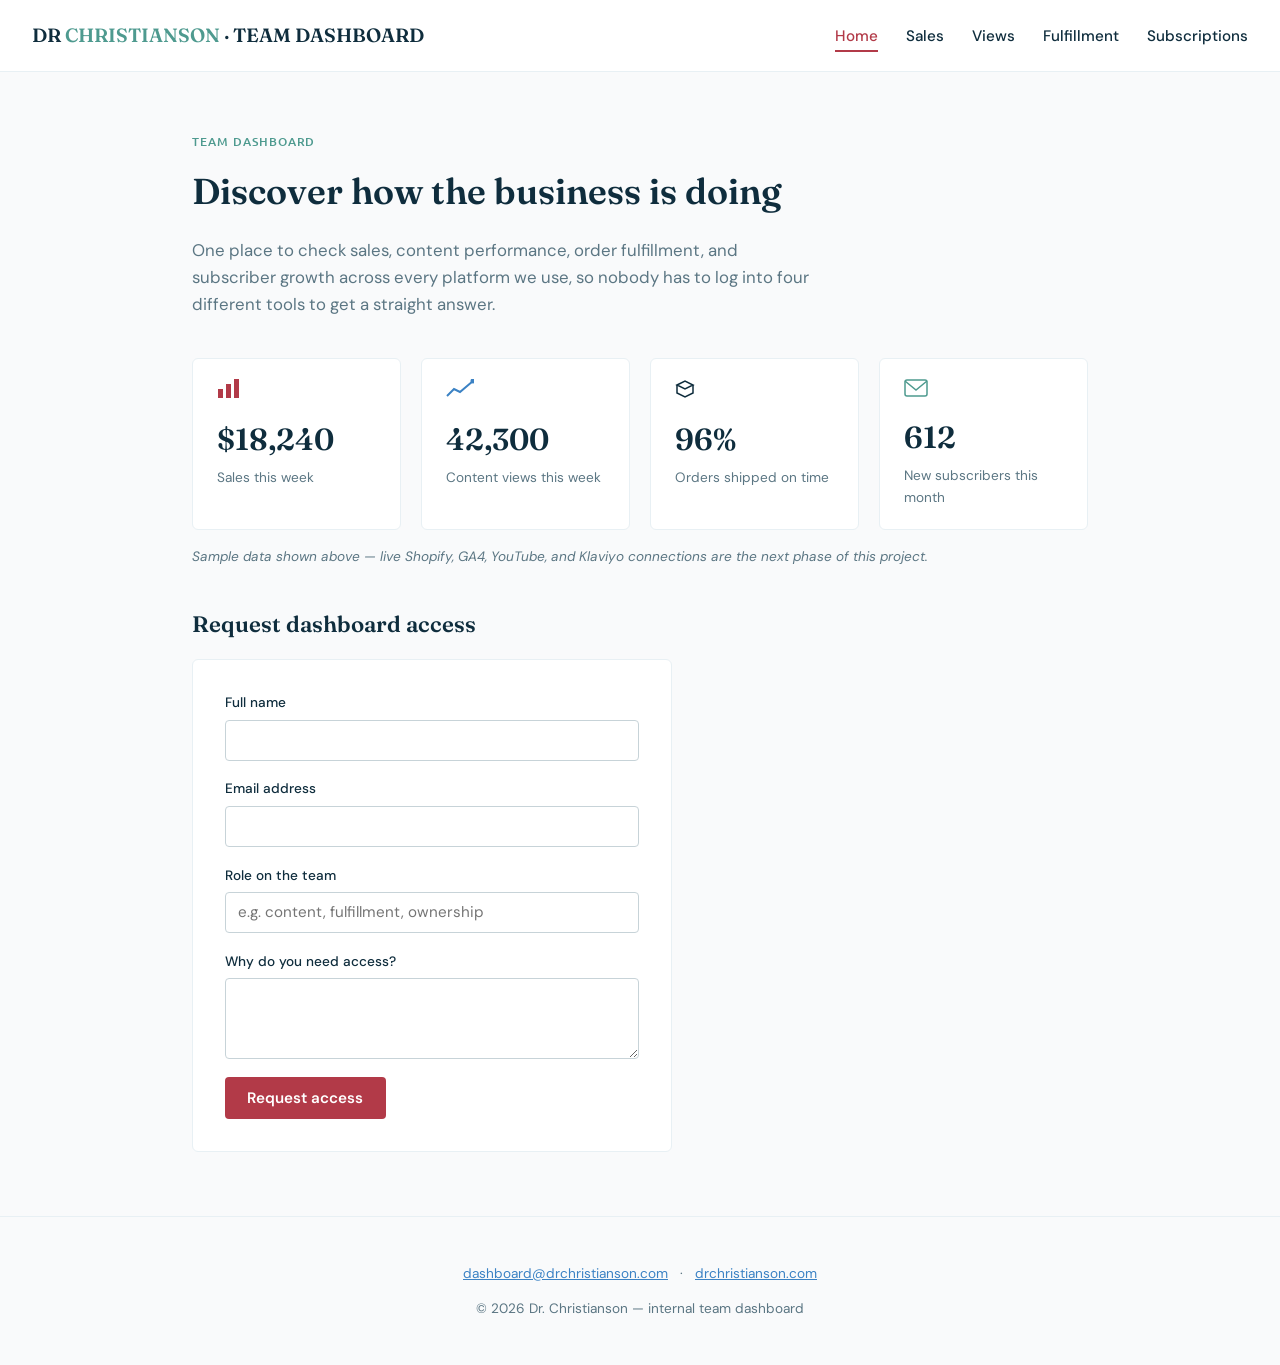
==== index.html @ 822c5121 "Add files via upload" ====
<!DOCTYPE html>
<html lang="en">
<head>
  <meta charset="UTF-8" />
  <meta name="viewport" content="width=device-width, initial-scale=1.0" />
  <meta name="description" content="Team dashboard for Dr. Christianson's thyroid health business — sales, content views, fulfillment, and subscriptions in one place." />
  <title>Home | DrC Team Dashboard</title>
  <link rel="preconnect" href="https://fonts.googleapis.com" />
  <link rel="preconnect" href="https://fonts.gstatic.com" crossorigin />
  <link href="https://fonts.googleapis.com/css2?family=Fraunces:wght@500;600&family=DM+Sans:wght@400;500;600&family=Ubuntu:wght@500&display=swap" rel="stylesheet" />
  <link rel="stylesheet" href="styles.css" />
</head>
<body>
  <header class="site-header">
    <a class="brand" href="index.html">DR <span>CHRISTIANSON</span> &middot; TEAM DASHBOARD</a>
    <nav class="site-nav" aria-label="Main navigation">
      <ul>
        <li><a href="index.html" aria-current="page">Home</a></li>
        <li><a href="sales.html">Sales</a></li>
        <li><a href="views.html">Views</a></li>
        <li><a href="fulfillment.html">Fulfillment</a></li>
        <li><a href="subscriptions.html">Subscriptions</a></li>
      </ul>
    </nav>
  </header>

  <main>
    <p class="kicker">Team dashboard</p>
    <h1>Discover how the business is doing</h1>
    <p class="lede">
      One place to check sales, content performance, order fulfillment, and subscriber
      growth across every platform we use, so nobody has to log into four different
      tools to get a straight answer.
    </p>

    <div class="metric-grid">
      <a class="metric-card" href="sales.html">
        <svg class="metric-icon" width="28" height="20" viewBox="0 0 28 20" fill="none" aria-hidden="true">
          <rect x="1" y="10" width="5" height="9" fill="#b23a48" />
          <rect x="9" y="5" width="5" height="14" fill="#b23a48" />
          <rect x="17" y="0" width="5" height="19" fill="#b23a48" />
        </svg>
        <div class="value">$18,240</div>
        <div class="label">Sales this week</div>
      </a>
      <a class="metric-card" href="views.html">
        <svg class="metric-icon" width="28" height="20" viewBox="0 0 28 20" fill="none" aria-hidden="true">
          <polyline points="1,17 8,10 14,13 27,2" stroke="#3b82c4" stroke-width="2" fill="none" />
          <circle cx="27" cy="2" r="2.5" fill="#3b82c4" />
        </svg>
        <div class="value">42,300</div>
        <div class="label">Content views this week</div>
      </a>
      <a class="metric-card" href="fulfillment.html">
        <svg class="metric-icon" width="20" height="20" viewBox="0 0 20 20" fill="none" aria-hidden="true">
          <path d="M2 6l8-4 8 4-8 4-8-4z" stroke="#0f2d3d" stroke-width="1.5" fill="none" />
          <path d="M2 6v8l8 4 8-4V6" stroke="#0f2d3d" stroke-width="1.5" fill="none" />
        </svg>
        <div class="value">96%</div>
        <div class="label">Orders shipped on time</div>
      </a>
      <a class="metric-card" href="subscriptions.html">
        <svg class="metric-icon" width="24" height="18" viewBox="0 0 24 18" fill="none" aria-hidden="true">
          <rect x="1" y="1" width="22" height="16" rx="2" stroke="#4e9a8f" stroke-width="1.5" fill="none" />
          <path d="M1 2l11 9 11-9" stroke="#4e9a8f" stroke-width="1.5" fill="none" />
        </svg>
        <div class="value">612</div>
        <div class="label">New subscribers this month</div>
      </a>
    </div>
    <p class="sample-note">Sample data shown above &mdash; live Shopify, GA4, YouTube, and Klaviyo connections are the next phase of this project.</p>

    <section>
      <h2>Request dashboard access</h2>
      <form class="access-form" action="#" method="post">
        <div class="field">
          <label for="name">Full name</label>
          <input type="text" id="name" name="name" required />
        </div>
        <div class="field">
          <label for="email">Email address</label>
          <input type="email" id="email" name="email" required />
        </div>
        <div class="field">
          <label for="role">Role on the team</label>
          <input type="text" id="role" name="role" placeholder="e.g. content, fulfillment, ownership" required />
        </div>
        <div class="field">
          <label for="reason">Why do you need access?</label>
          <textarea id="reason" name="reason" rows="3" required></textarea>
        </div>
        <button class="btn-primary" type="submit">Request access</button>
      </form>
    </section>
  </main>

  <footer class="site-footer">
    <p>
      <a href="mailto:dashboard@drchristianson.com">dashboard@drchristianson.com</a>
      &middot;
      <a href="https://www.drchristianson.com" target="_blank" rel="noopener">drchristianson.com</a>
    </p>
    <p>&copy; 2026 Dr. Christianson &mdash; internal team dashboard</p>
  </footer>
</body>
</html>
---- styles.css ----
/* ============================================
   DrC Team Dashboard — shared stylesheet
   Brand palette + type from DrC_Branding_Q426
   ============================================ */

:root {
  --color-navy: #0f2d3d;
  --color-teal: #4e9a8f;
  --color-blue: #3b82c4;
  --color-pale: #e8f0f4;
  --color-crimson: #b23a48;
  --color-offwhite: #f9fafb;
  --color-muted: #5b7683;
  --font-head: "Fraunces", Georgia, serif;
  --font-body: "DM Sans", Arial, sans-serif;
  --font-kicker: "Ubuntu", Arial, sans-serif;
  --radius: 6px;
}

* {
  box-sizing: border-box;
}

body {
  margin: 0;
  font-family: var(--font-body);
  background: var(--color-offwhite);
  color: var(--color-navy);
  line-height: 1.6;
}

a {
  color: var(--color-blue);
}

/* ---------- header / nav ---------- */

.site-header {
  display: flex;
  justify-content: space-between;
  align-items: center;
  flex-wrap: wrap;
  gap: 1rem;
  padding: 1.25rem 2rem;
  border-bottom: 1px solid var(--color-pale);
  background: #ffffff;
}

.site-header .brand {
  font-family: var(--font-head);
  font-weight: 600;
  font-size: 1.2rem;
  color: var(--color-navy);
  text-decoration: none;
}

.site-header .brand span {
  color: var(--color-teal);
}

.site-nav ul {
  list-style: none;
  display: flex;
  gap: 1.75rem;
  margin: 0;
  padding: 0;
}

.site-nav a {
  text-decoration: none;
  color: var(--color-navy);
  font-weight: 500;
  font-size: 0.95rem;
  padding-bottom: 4px;
  border-bottom: 2px solid transparent;
}

.site-nav a[aria-current="page"] {
  color: var(--color-crimson);
  border-bottom-color: var(--color-crimson);
}

/* ---------- main content ---------- */

main {
  max-width: 960px;
  margin: 0 auto;
  padding: 3rem 2rem 4rem;
}

.kicker {
  font-family: var(--font-kicker);
  font-weight: 500;
  letter-spacing: 0.08em;
  text-transform: uppercase;
  font-size: 0.75rem;
  color: var(--color-teal);
}

h1 {
  font-family: var(--font-head);
  font-weight: 600;
  font-size: 2.25rem;
  margin: 0.4rem 0 0.75rem;
  color: var(--color-navy);
}

h2 {
  font-family: var(--font-head);
  font-weight: 600;
  font-size: 1.4rem;
  margin: 0 0 1rem;
  color: var(--color-navy);
}

.lede {
  font-size: 1.05rem;
  color: var(--color-muted);
  max-width: 620px;
  margin-bottom: 2.5rem;
}

/* ---------- metric cards ---------- */

.metric-grid {
  display: grid;
  grid-template-columns: repeat(auto-fit, minmax(200px, 1fr));
  gap: 1.25rem;
  margin-bottom: 1rem;
}

.metric-card {
  background: #ffffff;
  border: 1px solid var(--color-pale);
  border-radius: var(--radius);
  padding: 1.25rem 1.5rem;
  text-decoration: none;
  display: block;
}

.metric-card .metric-icon {
  margin-bottom: 0.5rem;
}

.metric-card .value {
  font-family: var(--font-head);
  font-size: 1.9rem;
  font-weight: 600;
  color: var(--color-navy);
}

.metric-card .label {
  font-size: 0.85rem;
  color: var(--color-muted);
  margin-top: 0.25rem;
}

.sample-note {
  font-size: 0.85rem;
  color: var(--color-muted);
  font-style: italic;
  margin-bottom: 2.5rem;
}

/* ---------- table ---------- */

table {
  width: 100%;
  border-collapse: collapse;
  margin-bottom: 1rem;
  background: #ffffff;
}

th,
td {
  text-align: left;
  padding: 0.75rem 1rem;
  border-bottom: 1px solid var(--color-pale);
  font-size: 0.95rem;
}

th {
  font-weight: 600;
  color: var(--color-navy);
  background: var(--color-pale);
}

/* ---------- form ---------- */

.access-form {
  background: #ffffff;
  border: 1px solid var(--color-pale);
  border-radius: var(--radius);
  padding: 2rem;
  max-width: 480px;
}

.field {
  margin-bottom: 1.1rem;
  display: flex;
  flex-direction: column;
  gap: 0.35rem;
}

label {
  font-size: 0.85rem;
  font-weight: 500;
  color: var(--color-navy);
}

input,
select,
textarea {
  font-family: var(--font-body);
  font-size: 0.95rem;
  padding: 0.6rem 0.75rem;
  border: 1px solid #c7d3d8;
  border-radius: 4px;
}

.btn-primary {
  background: var(--color-crimson);
  color: #ffffff;
  border: none;
  padding: 0.7rem 1.4rem;
  border-radius: 4px;
  font-family: var(--font-body);
  font-weight: 600;
  font-size: 0.95rem;
  cursor: pointer;
}

.btn-primary:hover {
  background: #96303c;
}

/* ---------- video ---------- */

.video-frame {
  width: 100%;
  max-width: 640px;
  border-radius: var(--radius);
  border: 1px solid var(--color-pale);
  background: var(--color-navy);
  margin-bottom: 1rem;
}

/* ---------- footer ---------- */

.site-footer {
  border-top: 1px solid var(--color-pale);
  padding: 2rem;
  text-align: center;
  font-size: 0.85rem;
  color: var(--color-muted);
}

.site-footer a {
  color: var(--color-blue);
  margin: 0 0.5rem;
}
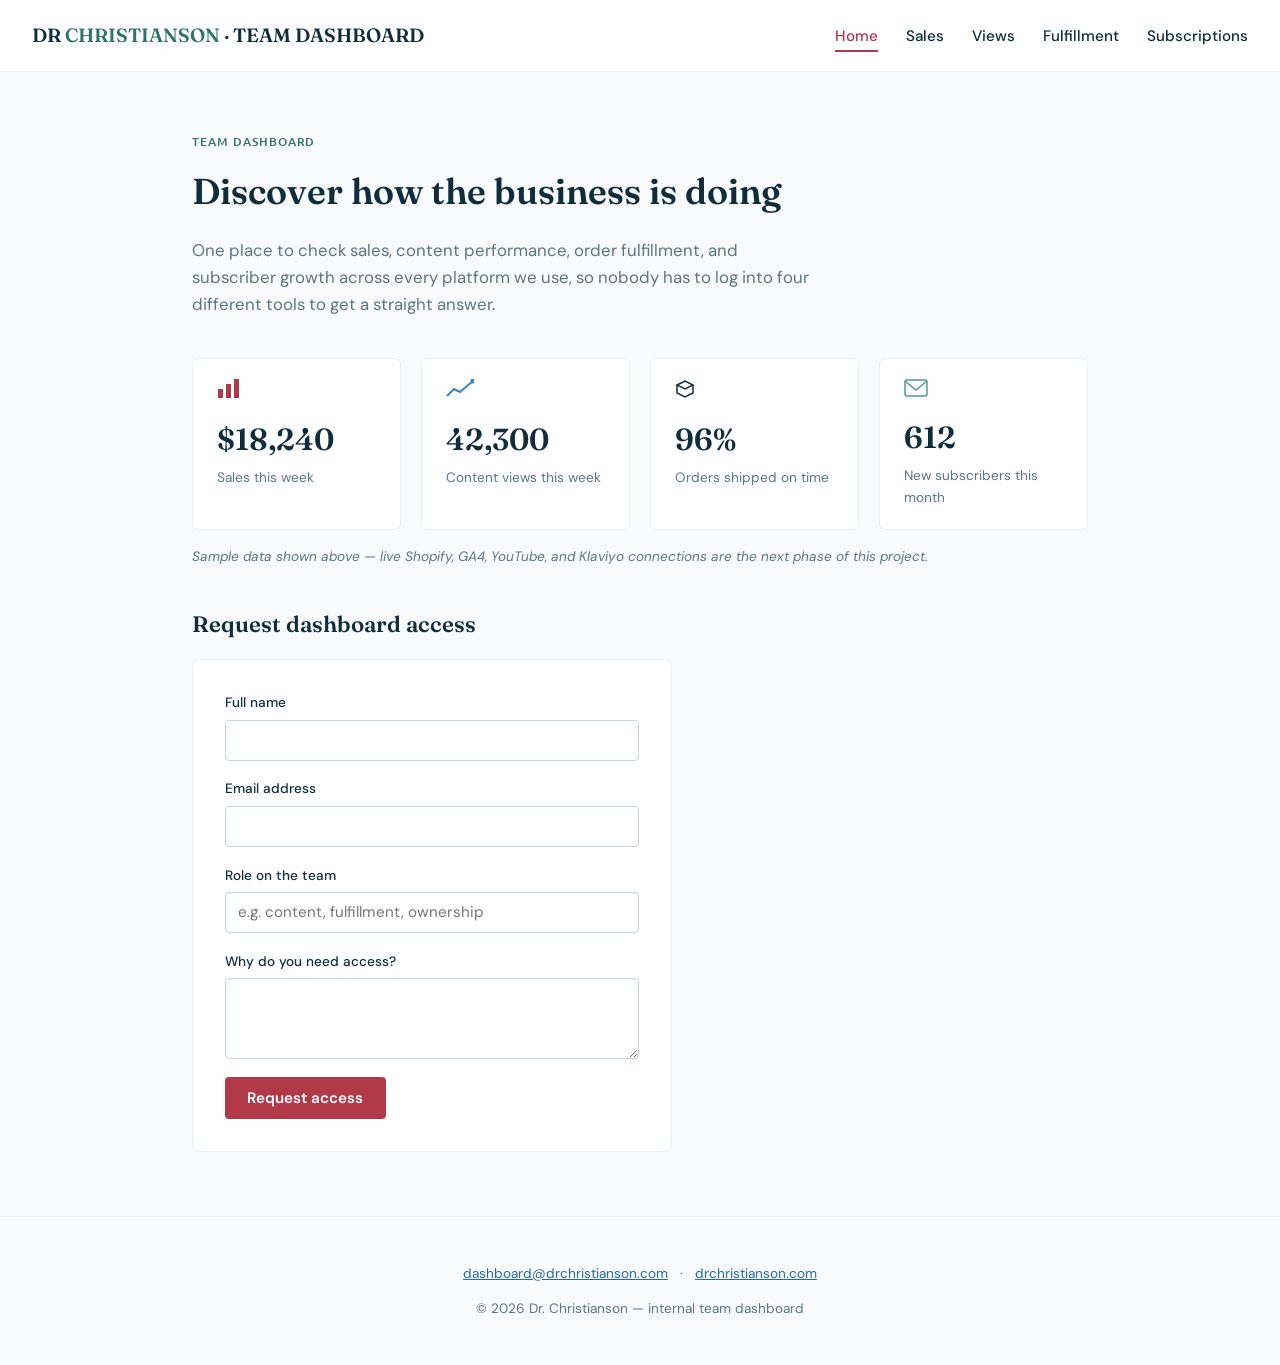
==== commit 920da68e: "Update index.html" ====
--- a/index.html
+++ b/index.html
@@ -5,6 +5,7 @@
   <meta name="viewport" content="width=device-width, initial-scale=1.0" />
   <meta name="description" content="Team dashboard for Dr. Christianson's thyroid health business — sales, content views, fulfillment, and subscriptions in one place." />
   <title>Home | DrC Team Dashboard</title>
+  <link rel="icon" href="data:," />
   <link rel="preconnect" href="https://fonts.googleapis.com" />
   <link rel="preconnect" href="https://fonts.gstatic.com" crossorigin />
   <link href="https://fonts.googleapis.com/css2?family=Fraunces:wght@500;600&family=DM+Sans:wght@400;500;600&family=Ubuntu:wght@500&display=swap" rel="stylesheet" />
--- a/styles.css
+++ b/styles.css
@@ -6,6 +6,8 @@
 :root {
   --color-navy: #0f2d3d;
   --color-teal: #4e9a8f;
+  --color-teal-text: #2f7468;
+  --color-link: #256aa8;
   --color-blue: #3b82c4;
   --color-pale: #e8f0f4;
   --color-crimson: #b23a48;
@@ -30,7 +32,7 @@
 }
 
 a {
-  color: var(--color-blue);
+  color: var(--color-link);
 }
 
 /* ---------- header / nav ---------- */
@@ -55,7 +57,7 @@
 }
 
 .site-header .brand span {
-  color: var(--color-teal);
+  color: var(--color-teal-text);
 }
 
 .site-nav ul {
@@ -94,7 +96,7 @@
   letter-spacing: 0.08em;
   text-transform: uppercase;
   font-size: 0.75rem;
-  color: var(--color-teal);
+  color: var(--color-teal-text);
 }
 
 h1 {
@@ -256,6 +258,6 @@
 }
 
 .site-footer a {
-  color: var(--color-blue);
+  color: var(--color-link);
   margin: 0 0.5rem;
 }
